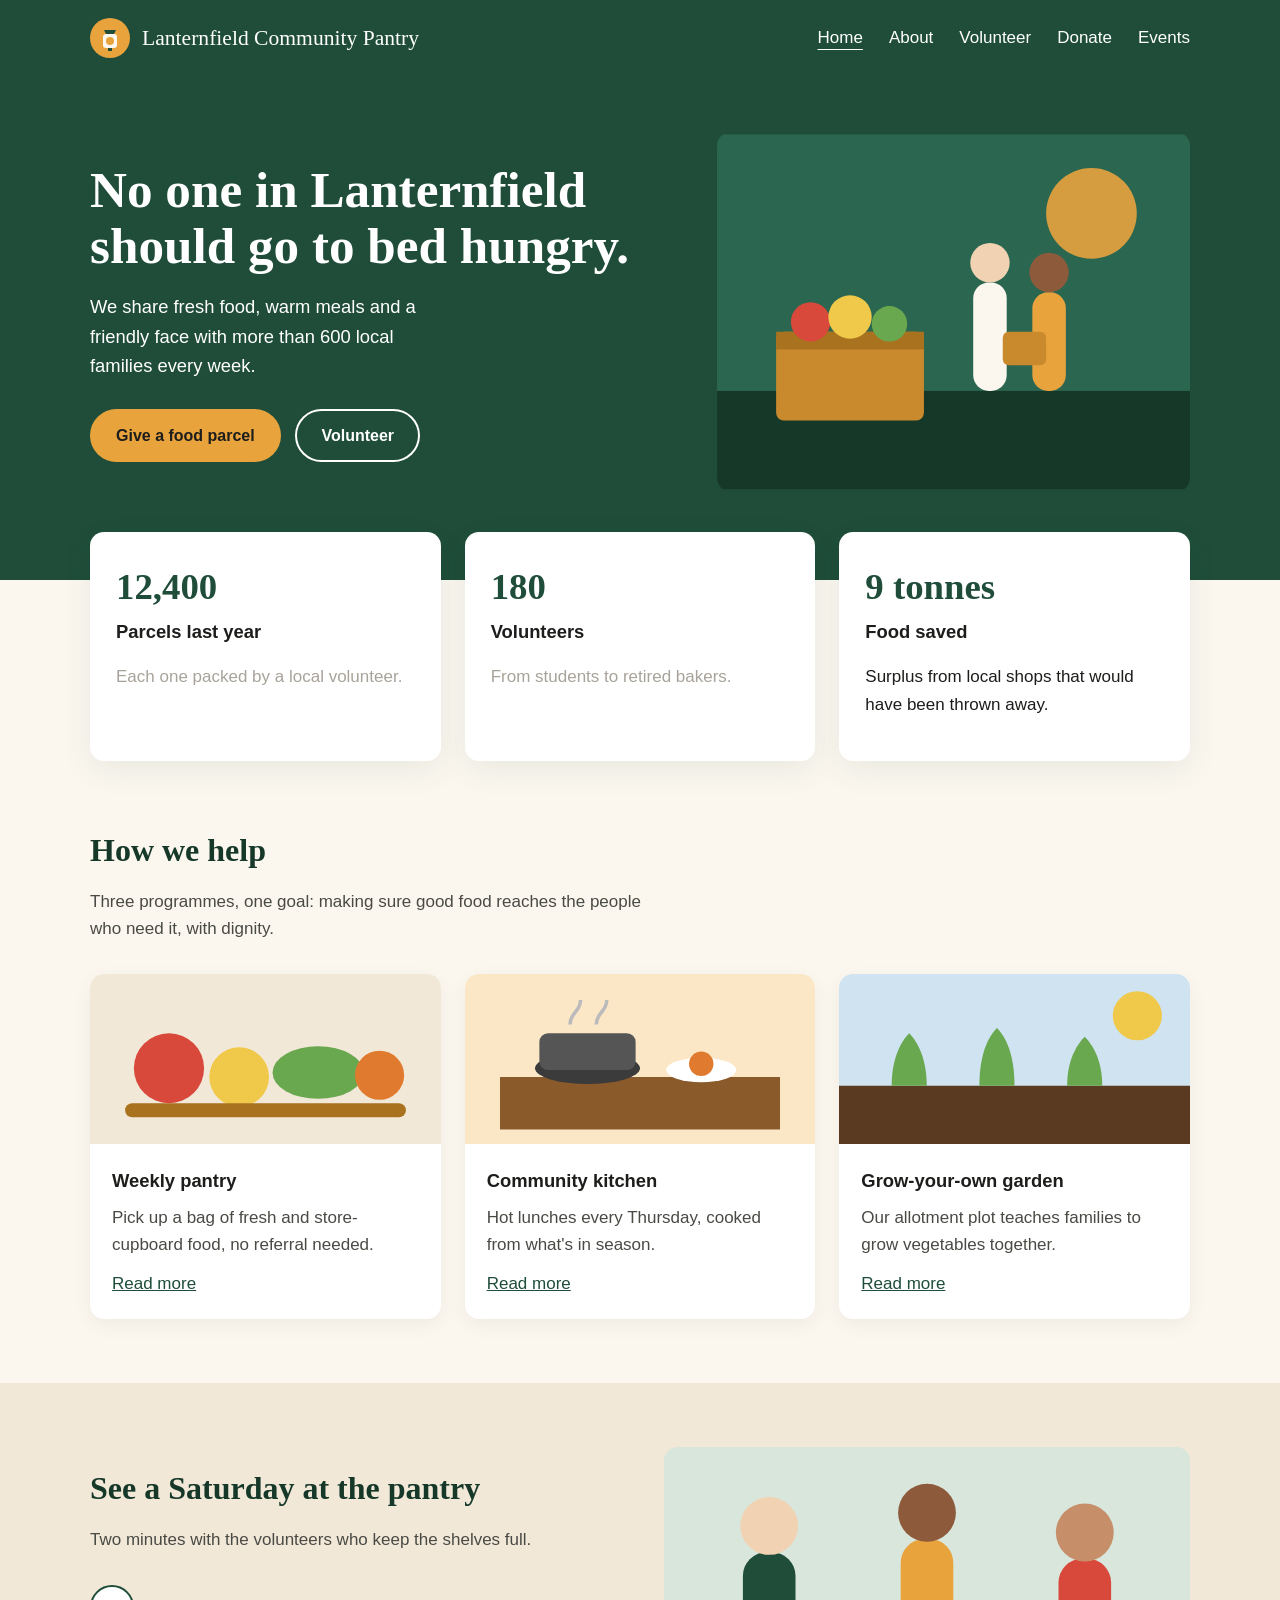
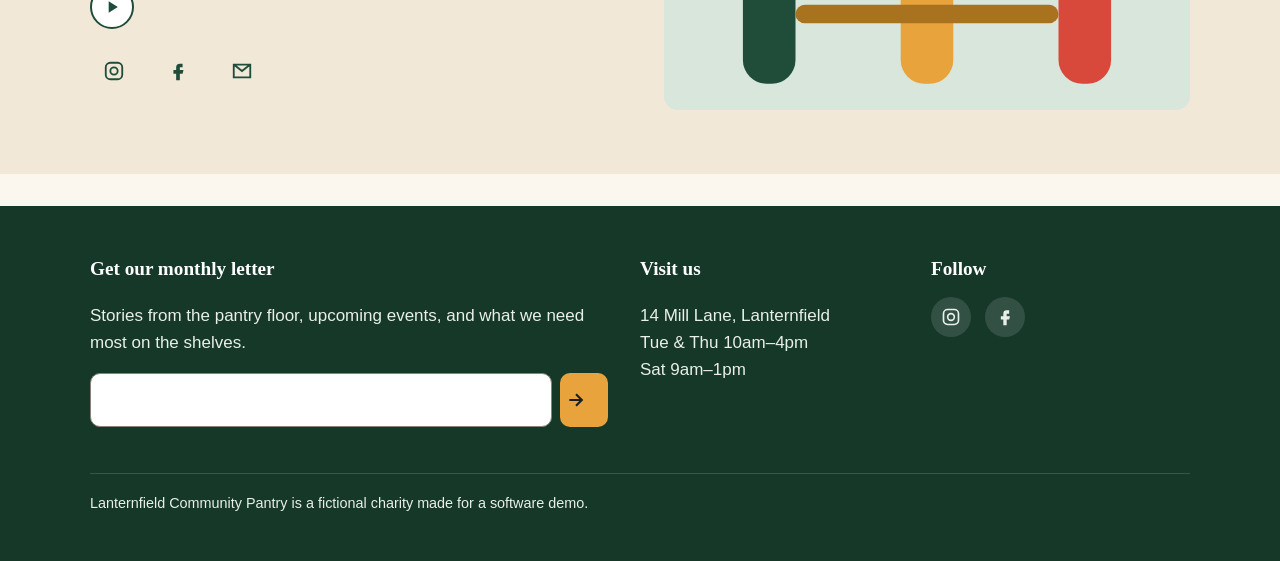
==== index.html @ 92d5aa12 "feat: add the demo charity site with known accessibility issues" ====
<!DOCTYPE html>
<html lang="en">
<head>
  <meta charset="utf-8">
  <meta name="viewport" content="width=device-width, initial-scale=1">
  <title>Lanternfield Community Pantry | Food for every neighbour</title>
  <link rel="stylesheet" href="css/styles.css">
</head>
<body>
  <header class="site-header">
    <div class="wrap">
      <a class="brand" href="index.html"><img src="img/logo.svg" alt=""> Lanternfield Community Pantry</a>
      <nav aria-label="Main">
        <ul class="nav">
          <li><a href="index.html" aria-current="page">Home</a></li>
          <li><a href="about.html">About</a></li>
          <li><a href="volunteer.html">Volunteer</a></li>
          <li><a href="donate.html">Donate</a></li>
          <li><a href="events.html">Events</a></li>
        </ul>
      </nav>
      <button class="menu-toggle" type="button" aria-label="Open menu">
        <svg width="24" height="24" viewBox="0 0 24 24" aria-hidden="true"><path d="M3 6h18M3 12h18M3 18h18" stroke="currentColor" stroke-width="2"/></svg>
      </button>
    </div>
  </header>
  <main>
    <section class="hero">
      <div class="wrap">
        <div>
          <h1>No one in Lanternfield should go to bed hungry.</h1>
          <p>We share fresh food, warm meals and a friendly face with more than 600 local families every week.</p>
          <a class="button" href="donate.html">Give a food parcel</a>
          <a class="button secondary" href="volunteer.html">Volunteer</a>
        </div>
        <img src="img/hero.svg" width="480" height="360">
      </div>
    </section>

    <div class="wrap">
      <div class="stats">
        <div class="stat"><strong>12,400</strong><h3>Parcels last year</h3><p class="muted">Each one packed by a local volunteer.</p></div>
        <div class="stat"><strong>180</strong><h3>Volunteers</h3><p class="muted">From students to retired bakers.</p></div>
        <div class="stat"><strong>9 tonnes</strong><h3>Food saved</h3><p>Surplus from local shops that would have been thrown away.</p></div>
      </div>
    </div>

    <section>
      <div class="wrap">
        <h2>How we help</h2>
        <p class="lead">Three programmes, one goal: making sure good food reaches the people who need it, with dignity.</p>
        <div class="cards">
          <article class="card">
            <img src="img/produce.svg" alt="Crates of apples, lemons and greens on a market table">
            <div class="card-body"><h3>Weekly pantry</h3><p>Pick up a bag of fresh and store-cupboard food, no referral needed.</p><a href="events.html">Read more</a></div>
          </article>
          <article class="card">
            <img src="img/kitchen.svg" alt="A pot simmering on a community kitchen stove">
            <div class="card-body"><h3>Community kitchen</h3><p>Hot lunches every Thursday, cooked from what's in season.</p><a href="events.html">Read more</a></div>
          </article>
          <article class="card">
            <img src="img/garden.svg" alt="Young plants growing in a raised garden bed">
            <div class="card-body"><h3>Grow-your-own garden</h3><p>Our allotment plot teaches families to grow vegetables together.</p><a href="about.html">Read more</a></div>
          </article>
        </div>
      </div>
    </section>

    <section style="background: var(--sand)">
      <div class="wrap split">
        <div>
          <h2>See a Saturday at the pantry</h2>
          <p class="lead">Two minutes with the volunteers who keep the shelves full.</p>
          <button class="icon-button" type="button"><svg width="20" height="20" viewBox="0 0 24 24" aria-hidden="true"><path d="M8 5v14l11-7z" fill="currentColor"/></svg></button>
          <div class="icon-row">
            <a href="#"><svg width="22" height="22" viewBox="0 0 24 24" aria-hidden="true"><rect x="3" y="3" width="18" height="18" rx="5" stroke="currentColor" stroke-width="2" fill="none"/><circle cx="12" cy="12" r="4" stroke="currentColor" stroke-width="2" fill="none"/></svg></a>
            <a href="#"><svg width="22" height="22" viewBox="0 0 24 24" aria-hidden="true"><path d="M14 8h3V4h-3a4 4 0 0 0-4 4v3H7v4h3v7h4v-7h3l1-4h-4V8z" fill="currentColor"/></svg></a>
            <a href="#"><svg width="22" height="22" viewBox="0 0 24 24" aria-hidden="true"><path d="M3 5h18v14H3z M3 5l9 7 9-7" stroke="currentColor" stroke-width="2" fill="none"/></svg></a>
          </div>
        </div>
        <img src="img/volunteers.svg" alt="Three volunteers carrying a long table together">
      </div>
    </section>
  </main>
  <footer class="site-footer">
    <div class="wrap">
      <div>
        <h2>Get our monthly letter</h2>
        <p>Stories from the pantry floor, upcoming events, and what we need most on the shelves.</p>
        <form class="newsletter" action="#" method="post">
          <label class="visually-hidden" for="newsletter-email">Email address</label>
          <input id="newsletter-email" type="email" name="email" autocomplete="email">
          <button type="submit" aria-label="Subscribe">
            <svg width="20" height="20" viewBox="0 0 24 24" aria-hidden="true"><path d="M4 12h14M12 5l7 7-7 7" stroke="#1d1d1b" stroke-width="2.5" fill="none"/></svg>
          </button>
        </form>
      </div>
      <div>
        <h2>Visit us</h2>
        <p>14 Mill Lane, Lanternfield<br>Tue &amp; Thu 10am&ndash;4pm<br>Sat 9am&ndash;1pm</p>
      </div>
      <div>
        <h2>Follow</h2>
        <ul class="social">
          <li><a href="#" aria-label="Lanternfield Pantry on Instagram"><svg width="20" height="20" viewBox="0 0 24 24" aria-hidden="true"><rect x="3" y="3" width="18" height="18" rx="5" stroke="currentColor" stroke-width="2" fill="none"/><circle cx="12" cy="12" r="4" stroke="currentColor" stroke-width="2" fill="none"/></svg></a></li>
          <li><a href="#" aria-label="Lanternfield Pantry on Facebook"><svg width="20" height="20" viewBox="0 0 24 24" aria-hidden="true"><path d="M14 8h3V4h-3a4 4 0 0 0-4 4v3H7v4h3v7h4v-7h3l1-4h-4V8z" fill="currentColor"/></svg></a></li>
        </ul>
      </div>
      <p class="legal">Lanternfield Community Pantry is a fictional charity made for a software demo.</p>
    </div>
  </footer>
</body>
</html>
---- css/styles.css ----
:root {
  --green: #1f4d3a;
  --green-dark: #163829;
  --cream: #fbf7ef;
  --sand: #f1e8d8;
  --amber: #e8a33d;
  --ink: #1d1d1b;
  --ink-soft: #4a4a45;
  --faint: #a8a39a;
  --radius: 14px;
  --serif: Georgia, "Iowan Old Style", "Times New Roman", serif;
  --sans: -apple-system, BlinkMacSystemFont, "Segoe UI", Roboto, "Helvetica Neue", Arial, sans-serif;
}

* { box-sizing: border-box; }

body {
  margin: 0;
  font-family: var(--sans);
  font-size: 17px;
  line-height: 1.6;
  color: var(--ink);
  background: var(--cream);
}

img, svg { display: block; max-width: 100%; }

a { color: var(--green); }

.wrap { width: min(1100px, 92vw); margin: 0 auto; }

/* Header */
.site-header { background: var(--green); color: #fff; }
.site-header .wrap { display: flex; align-items: center; justify-content: space-between; padding: 18px 0; }
.brand { display: flex; align-items: center; gap: 12px; color: #fff; text-decoration: none; font-family: var(--serif); font-size: 1.35rem; }
.brand img { width: 40px; height: 40px; }
.nav { display: flex; gap: 26px; list-style: none; margin: 0; padding: 0; }
.nav a { color: #fff; text-decoration: none; font-weight: 500; }
.nav a:hover, .nav a[aria-current="page"] { text-decoration: underline; text-underline-offset: 6px; }
.menu-toggle { display: none; background: none; border: 0; color: #fff; padding: 8px; cursor: pointer; }

/* Hero */
.hero { background: var(--green); color: #fff; padding: 56px 0 88px; }
.hero .wrap { display: grid; grid-template-columns: 1.1fr 0.9fr; gap: 48px; align-items: center; }
.hero h1 { font-family: var(--serif); font-size: clamp(2.2rem, 4vw, 3.4rem); line-height: 1.1; margin: 0 0 18px; }
.hero p { font-size: 1.15rem; max-width: 34ch; margin: 0 0 28px; }
.hero img { border-radius: var(--radius); }

.page-hero { background: var(--sand); padding: 52px 0 40px; }
.page-hero h1 { font-family: var(--serif); font-size: clamp(2rem, 3.4vw, 2.8rem); margin: 0 0 8px; color: var(--green-dark); }
.page-hero p { margin: 0; color: var(--ink-soft); max-width: 60ch; }

/* Buttons */
.button { display: inline-block; background: var(--amber); color: var(--ink); padding: 14px 26px; border-radius: 999px; font-weight: 700; text-decoration: none; border: 0; font-size: 1rem; cursor: pointer; }
.button:hover { background: #f0b65a; }
.button.secondary { background: transparent; color: #fff; box-shadow: inset 0 0 0 2px #fff; margin-left: 10px; }

/* Sections */
section { padding: 64px 0; }
h2 { font-family: var(--serif); font-size: 2rem; color: var(--green-dark); margin: 0 0 12px; }
h3 { font-size: 1.15rem; margin: 0 0 8px; }
.lead { color: var(--ink-soft); max-width: 62ch; margin: 0 0 32px; }
.muted { color: var(--faint); }

.stats { display: grid; grid-template-columns: repeat(3, 1fr); gap: 24px; margin-top: -48px; }
.stat { background: #fff; border-radius: var(--radius); padding: 26px; box-shadow: 0 10px 30px rgba(31, 77, 58, 0.08); }
.stat strong { display: block; font-family: var(--serif); font-size: 2.3rem; color: var(--green); }

.cards { display: grid; grid-template-columns: repeat(3, 1fr); gap: 24px; }
.card { background: #fff; border-radius: var(--radius); overflow: hidden; box-shadow: 0 6px 20px rgba(0, 0, 0, 0.05); }
.card img { width: 100%; height: 170px; object-fit: cover; }
.card-body { padding: 22px; }
.card-body p { margin: 0 0 12px; color: var(--ink-soft); }

.split { display: grid; grid-template-columns: 1fr 1fr; gap: 48px; align-items: center; }
.split img { border-radius: var(--radius); }

.team { display: grid; grid-template-columns: repeat(3, 1fr); gap: 24px; }
.team-member { text-align: center; }
.team-member img { width: 140px; height: 140px; border-radius: 50%; margin: 0 auto 14px; }
.values { padding-left: 20px; }
.values li { margin-bottom: 10px; }

/* Forms */
.form { background: #fff; border-radius: var(--radius); padding: 32px; box-shadow: 0 6px 20px rgba(0, 0, 0, 0.05); display: grid; gap: 18px; max-width: 620px; }
.field { display: grid; gap: 6px; }
.field-label { font-weight: 600; }
input, select, textarea { font: inherit; padding: 12px 14px; border: 1px solid #8a8478; border-radius: 10px; background: #fff; color: var(--ink); }
textarea { min-height: 120px; }
.amounts { display: flex; gap: 12px; flex-wrap: wrap; }
.amounts label { display: flex; align-items: center; gap: 8px; background: var(--sand); padding: 10px 16px; border-radius: 999px; cursor: pointer; }
.hint { font-size: 0.9rem; color: var(--ink-soft); }

/* Events */
.event { display: grid; grid-template-columns: 110px 1fr; gap: 24px; background: #fff; border-radius: var(--radius); padding: 24px; margin-bottom: 18px; }
.event-date { background: var(--green); color: #fff; border-radius: 10px; text-align: center; padding: 14px 0; font-family: var(--serif); }
.event-date strong { display: block; font-size: 2rem; line-height: 1; }
.event p { margin: 0 0 8px; color: var(--ink-soft); }
.pager { display: flex; gap: 2px; align-items: center; margin-top: 24px; }
.pager a { display: inline-block; width: 16px; height: 16px; font-size: 11px; line-height: 16px; text-align: center; text-decoration: none; background: var(--sand); border-radius: 3px; }
.carousel { display: flex; align-items: center; gap: 16px; }
.carousel button { background: var(--green); color: #fff; border: 0; border-radius: 50%; width: 44px; height: 44px; cursor: pointer; }

/* Footer */
.site-footer { background: var(--green-dark); color: #e9efe9; padding: 48px 0 32px; margin-top: 32px; }
.site-footer .wrap { display: grid; grid-template-columns: 2fr 1fr 1fr; gap: 32px; }
.site-footer a { color: #e9efe9; }
.site-footer h2 { color: #fff; font-size: 1.2rem; }
.newsletter { display: flex; gap: 8px; }
.newsletter input { flex: 1; }
.newsletter button { background: var(--amber); border: 0; border-radius: 10px; width: 48px; cursor: pointer; }
.social { display: flex; gap: 14px; list-style: none; padding: 0; margin: 0; }
.social a { display: inline-flex; width: 40px; height: 40px; align-items: center; justify-content: center; background: rgba(255, 255, 255, 0.12); border-radius: 50%; }
.legal { grid-column: 1 / -1; border-top: 1px solid rgba(255, 255, 255, 0.15); padding-top: 18px; font-size: 0.9rem; }

@media (max-width: 800px) {
  .hero .wrap, .split, .cards, .stats, .team, .site-footer .wrap { grid-template-columns: 1fr; }
  .nav { display: none; }
  .menu-toggle { display: block; }
}

.visually-hidden { position: absolute; width: 1px; height: 1px; padding: 0; margin: -1px; overflow: hidden; clip: rect(0 0 0 0); white-space: nowrap; border: 0; }
.icon-row { display: flex; gap: 16px; margin-top: 18px; }
.icon-row a { display: inline-flex; width: 48px; height: 48px; align-items: center; justify-content: center; background: var(--sand); border-radius: 12px; color: var(--green); }
.icon-button { display: inline-flex; align-items: center; justify-content: center; width: 44px; height: 44px; border-radius: 50%; border: 2px solid var(--green); background: #fff; color: var(--green); cursor: pointer; }
.event .muted { color: var(--faint); }
.toggle { display: flex; align-items: center; gap: 10px; cursor: pointer; }
.toggle-box { width: 22px; height: 22px; border: 2px solid var(--green); border-radius: 6px; background: #fff; }
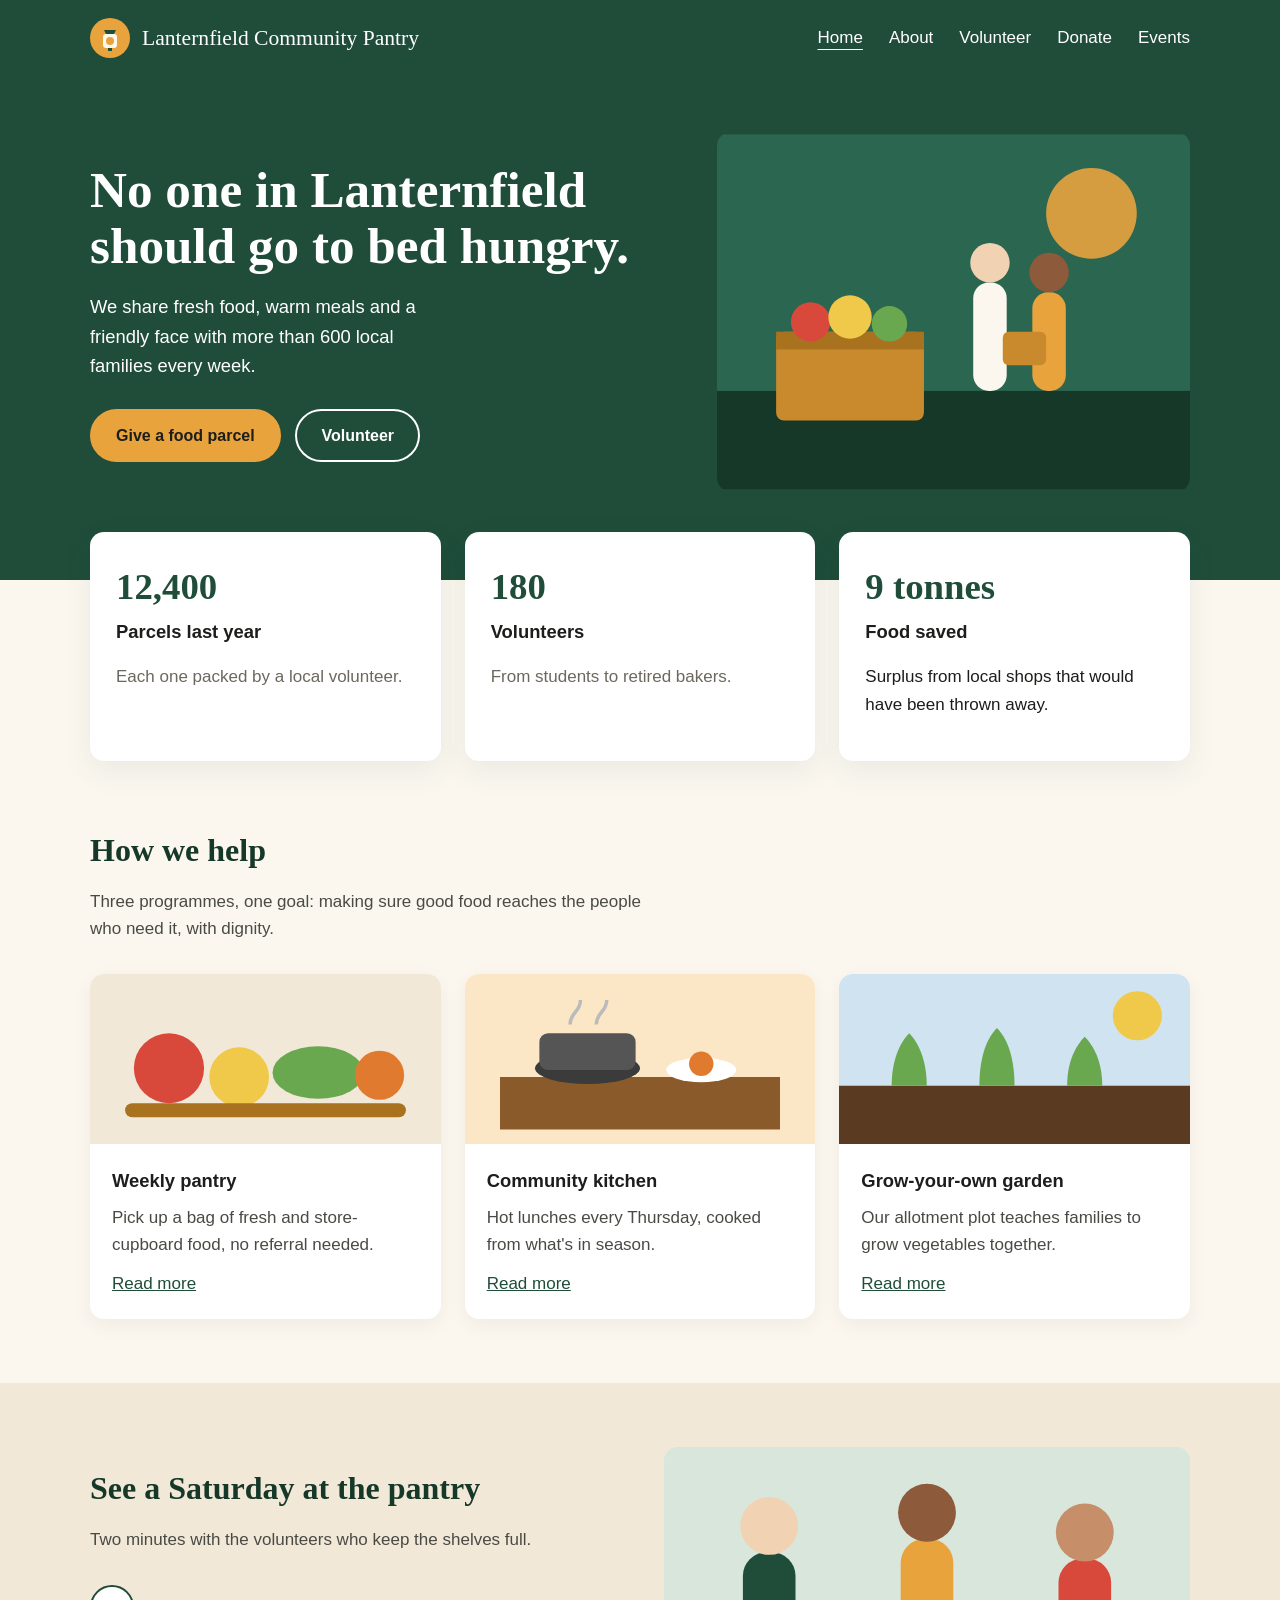
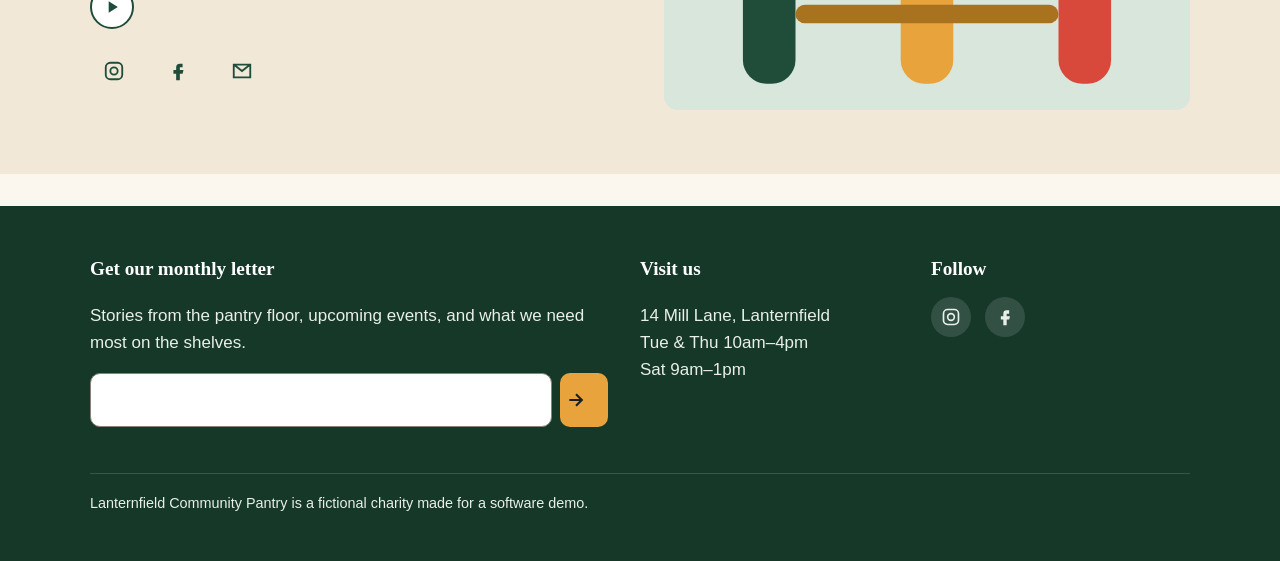
==== commit b0ac0618: "fix: accessibility fixes for wcag 2.2 aa" ====
--- a/index.html
+++ b/index.html
@@ -33,7 +33,7 @@
           <a class="button" href="donate.html">Give a food parcel</a>
           <a class="button secondary" href="volunteer.html">Volunteer</a>
         </div>
-        <img src="img/hero.svg" width="480" height="360">
+        <img src="img/hero.svg" width="480" height="360" alt="Volunteers packing food parcels at the pantry">
       </div>
     </section>
 
@@ -71,11 +71,11 @@
         <div>
           <h2>See a Saturday at the pantry</h2>
           <p class="lead">Two minutes with the volunteers who keep the shelves full.</p>
-          <button class="icon-button" type="button"><svg width="20" height="20" viewBox="0 0 24 24" aria-hidden="true"><path d="M8 5v14l11-7z" fill="currentColor"/></svg></button>
+          <button class="icon-button" type="button" aria-label="Play video"><svg width="20" height="20" viewBox="0 0 24 24" aria-hidden="true"><path d="M8 5v14l11-7z" fill="currentColor"/></svg></button>
           <div class="icon-row">
-            <a href="#"><svg width="22" height="22" viewBox="0 0 24 24" aria-hidden="true"><rect x="3" y="3" width="18" height="18" rx="5" stroke="currentColor" stroke-width="2" fill="none"/><circle cx="12" cy="12" r="4" stroke="currentColor" stroke-width="2" fill="none"/></svg></a>
-            <a href="#"><svg width="22" height="22" viewBox="0 0 24 24" aria-hidden="true"><path d="M14 8h3V4h-3a4 4 0 0 0-4 4v3H7v4h3v7h4v-7h3l1-4h-4V8z" fill="currentColor"/></svg></a>
-            <a href="#"><svg width="22" height="22" viewBox="0 0 24 24" aria-hidden="true"><path d="M3 5h18v14H3z M3 5l9 7 9-7" stroke="currentColor" stroke-width="2" fill="none"/></svg></a>
+            <a href="#" aria-label="Instagram"><svg width="22" height="22" viewBox="0 0 24 24" aria-hidden="true"><rect x="3" y="3" width="18" height="18" rx="5" stroke="currentColor" stroke-width="2" fill="none"/><circle cx="12" cy="12" r="4" stroke="currentColor" stroke-width="2" fill="none"/></svg></a>
+            <a href="#" aria-label="Facebook"><svg width="22" height="22" viewBox="0 0 24 24" aria-hidden="true"><path d="M14 8h3V4h-3a4 4 0 0 0-4 4v3H7v4h3v7h4v-7h3l1-4h-4V8z" fill="currentColor"/></svg></a>
+            <a href="#" aria-label="Email"><svg width="22" height="22" viewBox="0 0 24 24" aria-hidden="true"><path d="M3 5h18v14H3z M3 5l9 7 9-7" stroke="currentColor" stroke-width="2" fill="none"/></svg></a>
           </div>
         </div>
         <img src="img/volunteers.svg" alt="Three volunteers carrying a long table together">
--- a/css/styles.css
+++ b/css/styles.css
@@ -6,7 +6,7 @@
   --amber: #e8a33d;
   --ink: #1d1d1b;
   --ink-soft: #4a4a45;
-  --faint: #a8a39a;
+  --faint: #6c675f;
   --radius: 14px;
   --serif: Georgia, "Iowan Old Style", "Times New Roman", serif;
   --sans: -apple-system, BlinkMacSystemFont, "Segoe UI", Roboto, "Helvetica Neue", Arial, sans-serif;
@@ -97,7 +97,7 @@
 .event-date strong { display: block; font-size: 2rem; line-height: 1; }
 .event p { margin: 0 0 8px; color: var(--ink-soft); }
 .pager { display: flex; gap: 2px; align-items: center; margin-top: 24px; }
-.pager a { display: inline-block; width: 16px; height: 16px; font-size: 11px; line-height: 16px; text-align: center; text-decoration: none; background: var(--sand); border-radius: 3px; }
+.pager a { display: inline-block; width: 24px; height: 24px; font-size: 11px; line-height: 24px; text-align: center; text-decoration: none; background: var(--sand); border-radius: 3px; }
 .carousel { display: flex; align-items: center; gap: 16px; }
 .carousel button { background: var(--green); color: #fff; border: 0; border-radius: 50%; width: 44px; height: 44px; cursor: pointer; }
 
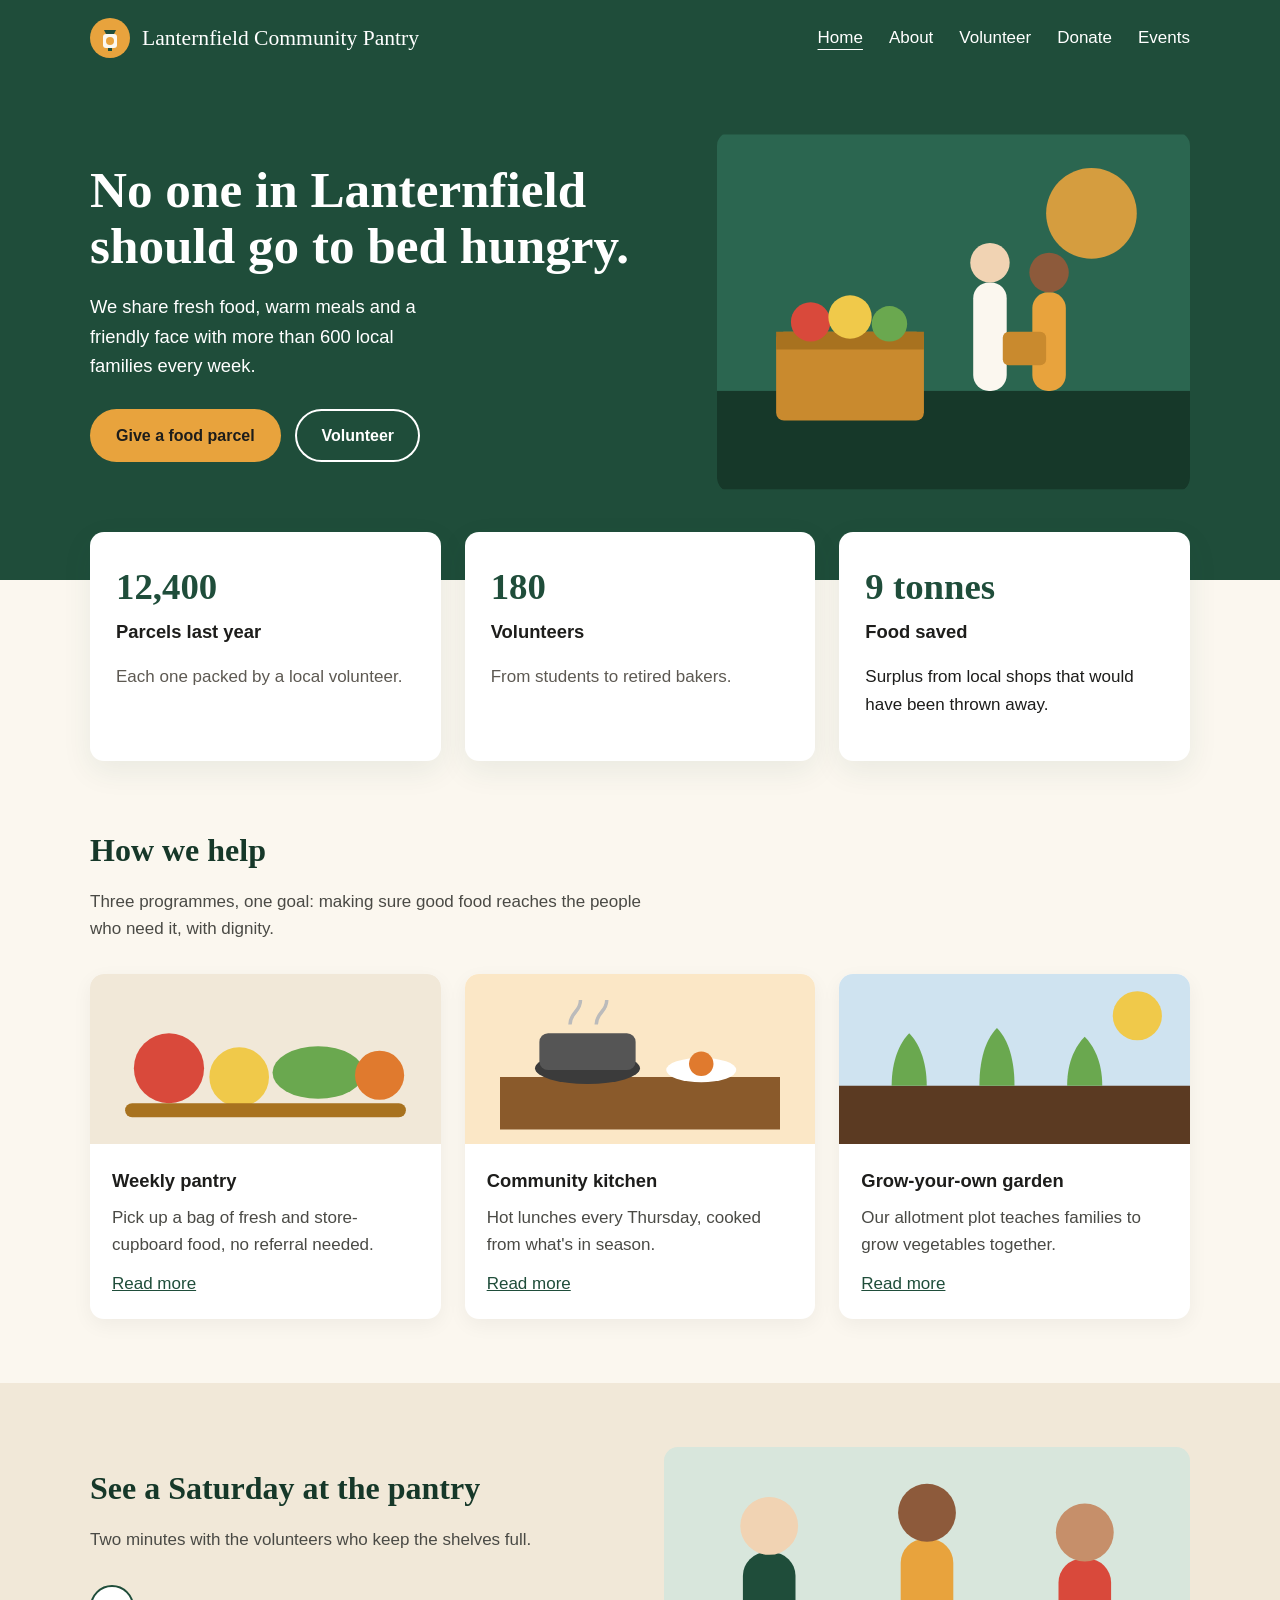
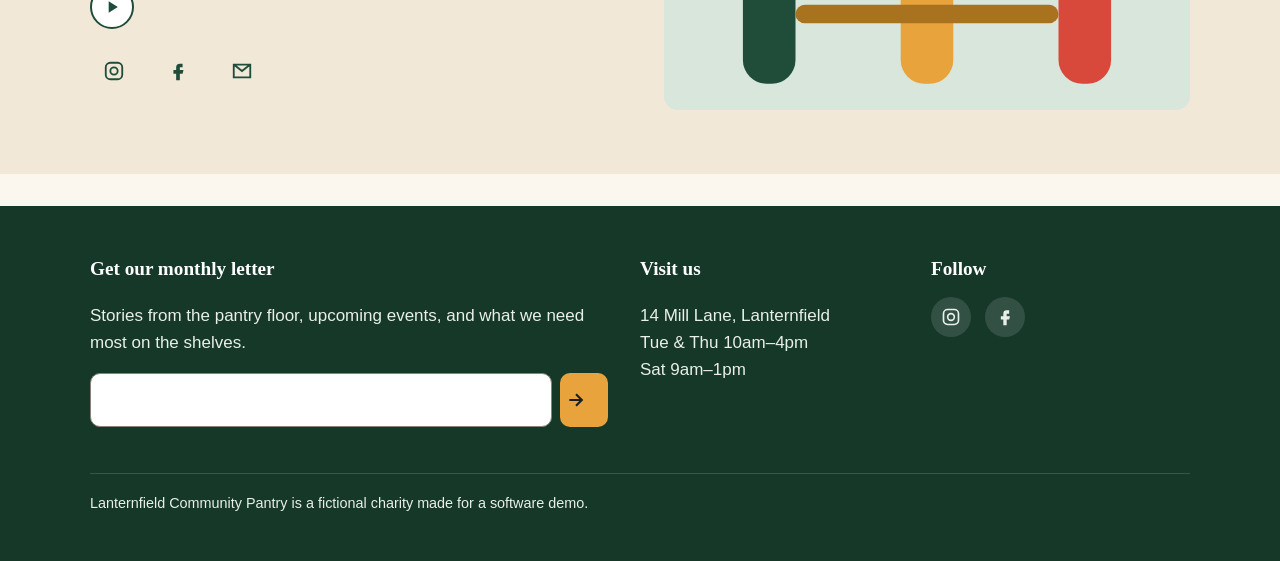
==== commit 737c944a: "fix: accessibility fixes for wcag 2.2 aa" ====
--- a/index.html
+++ b/index.html
@@ -33,7 +33,7 @@
           <a class="button" href="donate.html">Give a food parcel</a>
           <a class="button secondary" href="volunteer.html">Volunteer</a>
         </div>
-        <img src="img/hero.svg" width="480" height="360" alt="Volunteers packing food parcels at the pantry">
+        <img src="img/hero.svg" width="480" height="360" alt="Volunteers packing food parcels in the warehouse">
       </div>
     </section>
 
--- a/css/styles.css
+++ b/css/styles.css
@@ -6,7 +6,7 @@
   --amber: #e8a33d;
   --ink: #1d1d1b;
   --ink-soft: #4a4a45;
-  --faint: #6c675f;
+  --faint: #5d5952;
   --radius: 14px;
   --serif: Georgia, "Iowan Old Style", "Times New Roman", serif;
   --sans: -apple-system, BlinkMacSystemFont, "Segoe UI", Roboto, "Helvetica Neue", Arial, sans-serif;
@@ -97,7 +97,7 @@
 .event-date strong { display: block; font-size: 2rem; line-height: 1; }
 .event p { margin: 0 0 8px; color: var(--ink-soft); }
 .pager { display: flex; gap: 2px; align-items: center; margin-top: 24px; }
-.pager a { display: inline-block; width: 24px; height: 24px; font-size: 11px; line-height: 24px; text-align: center; text-decoration: none; background: var(--sand); border-radius: 3px; }
+.pager a { display: inline-block; width: 24px; height: 24px; font-size: 12px; line-height: 24px; text-align: center; text-decoration: none; background: var(--sand); border-radius: 3px; }
 .carousel { display: flex; align-items: center; gap: 16px; }
 .carousel button { background: var(--green); color: #fff; border: 0; border-radius: 50%; width: 44px; height: 44px; cursor: pointer; }
 
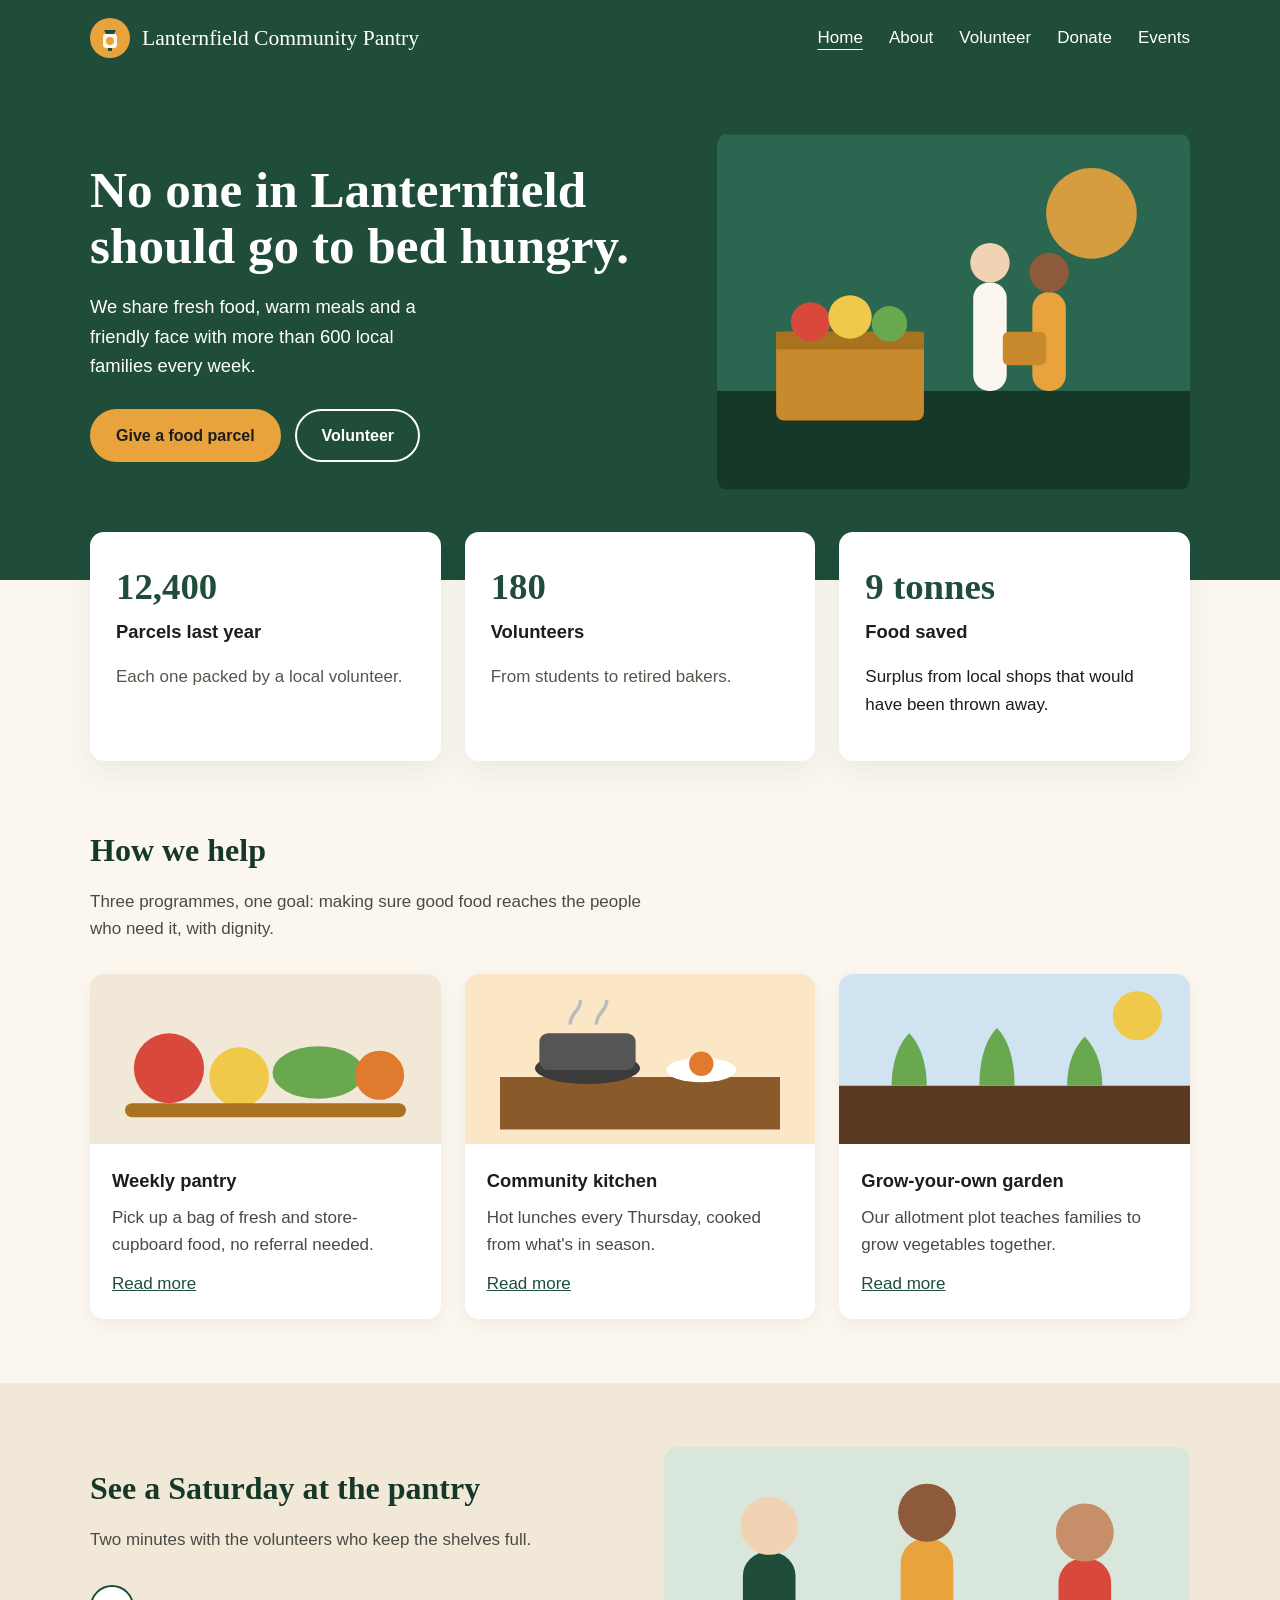
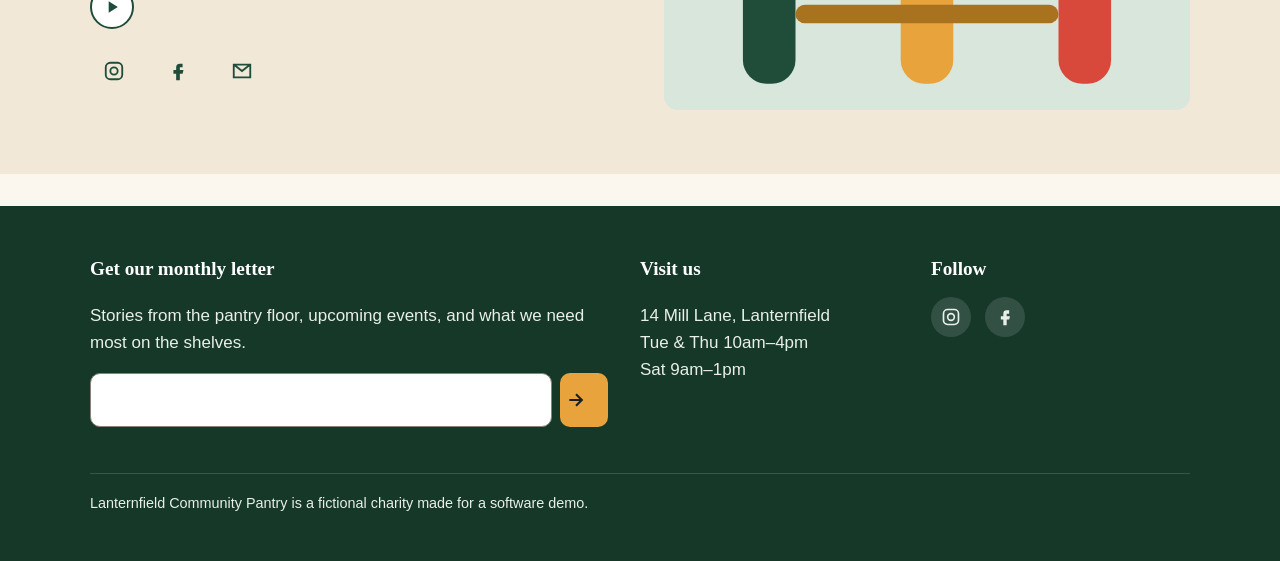
==== commit adcba334: "fix: accessibility fixes for wcag 2.2 aa" ====
--- a/index.html
+++ b/index.html
@@ -33,7 +33,7 @@
           <a class="button" href="donate.html">Give a food parcel</a>
           <a class="button secondary" href="volunteer.html">Volunteer</a>
         </div>
-        <img src="img/hero.svg" width="480" height="360" alt="Volunteers packing food parcels in the warehouse">
+        <img src="img/hero.svg" width="480" height="360" alt="Illustration of volunteers packing fresh food boxes">
       </div>
     </section>
 
@@ -71,11 +71,11 @@
         <div>
           <h2>See a Saturday at the pantry</h2>
           <p class="lead">Two minutes with the volunteers who keep the shelves full.</p>
-          <button class="icon-button" type="button" aria-label="Play video"><svg width="20" height="20" viewBox="0 0 24 24" aria-hidden="true"><path d="M8 5v14l11-7z" fill="currentColor"/></svg></button>
+          <button class="icon-button" type="button"><svg width="20" height="20" viewBox="0 0 24 24" aria-hidden="true"><path d="M8 5v14l11-7z" fill="currentColor"/></svg></button>
           <div class="icon-row">
             <a href="#" aria-label="Instagram"><svg width="22" height="22" viewBox="0 0 24 24" aria-hidden="true"><rect x="3" y="3" width="18" height="18" rx="5" stroke="currentColor" stroke-width="2" fill="none"/><circle cx="12" cy="12" r="4" stroke="currentColor" stroke-width="2" fill="none"/></svg></a>
             <a href="#" aria-label="Facebook"><svg width="22" height="22" viewBox="0 0 24 24" aria-hidden="true"><path d="M14 8h3V4h-3a4 4 0 0 0-4 4v3H7v4h3v7h4v-7h3l1-4h-4V8z" fill="currentColor"/></svg></a>
-            <a href="#" aria-label="Email"><svg width="22" height="22" viewBox="0 0 24 24" aria-hidden="true"><path d="M3 5h18v14H3z M3 5l9 7 9-7" stroke="currentColor" stroke-width="2" fill="none"/></svg></a>
+            <a href="#" aria-label="Email us"><svg width="22" height="22" viewBox="0 0 24 24" aria-hidden="true"><path d="M3 5h18v14H3z M3 5l9 7 9-7" stroke="currentColor" stroke-width="2" fill="none"/></svg></a>
           </div>
         </div>
         <img src="img/volunteers.svg" alt="Three volunteers carrying a long table together">
--- a/css/styles.css
+++ b/css/styles.css
@@ -6,7 +6,7 @@
   --amber: #e8a33d;
   --ink: #1d1d1b;
   --ink-soft: #4a4a45;
-  --faint: #5d5952;
+  --faint: #59554d;
   --radius: 14px;
   --serif: Georgia, "Iowan Old Style", "Times New Roman", serif;
   --sans: -apple-system, BlinkMacSystemFont, "Segoe UI", Roboto, "Helvetica Neue", Arial, sans-serif;
@@ -97,7 +97,7 @@
 .event-date strong { display: block; font-size: 2rem; line-height: 1; }
 .event p { margin: 0 0 8px; color: var(--ink-soft); }
 .pager { display: flex; gap: 2px; align-items: center; margin-top: 24px; }
-.pager a { display: inline-block; width: 24px; height: 24px; font-size: 12px; line-height: 24px; text-align: center; text-decoration: none; background: var(--sand); border-radius: 3px; }
+.pager a { display: inline-flex; width: 24px; height: 24px; font-size: 12px; align-items: center; justify-content: center; text-decoration: none; background: var(--sand); border-radius: 3px; }
 .carousel { display: flex; align-items: center; gap: 16px; }
 .carousel button { background: var(--green); color: #fff; border: 0; border-radius: 50%; width: 44px; height: 44px; cursor: pointer; }
 
